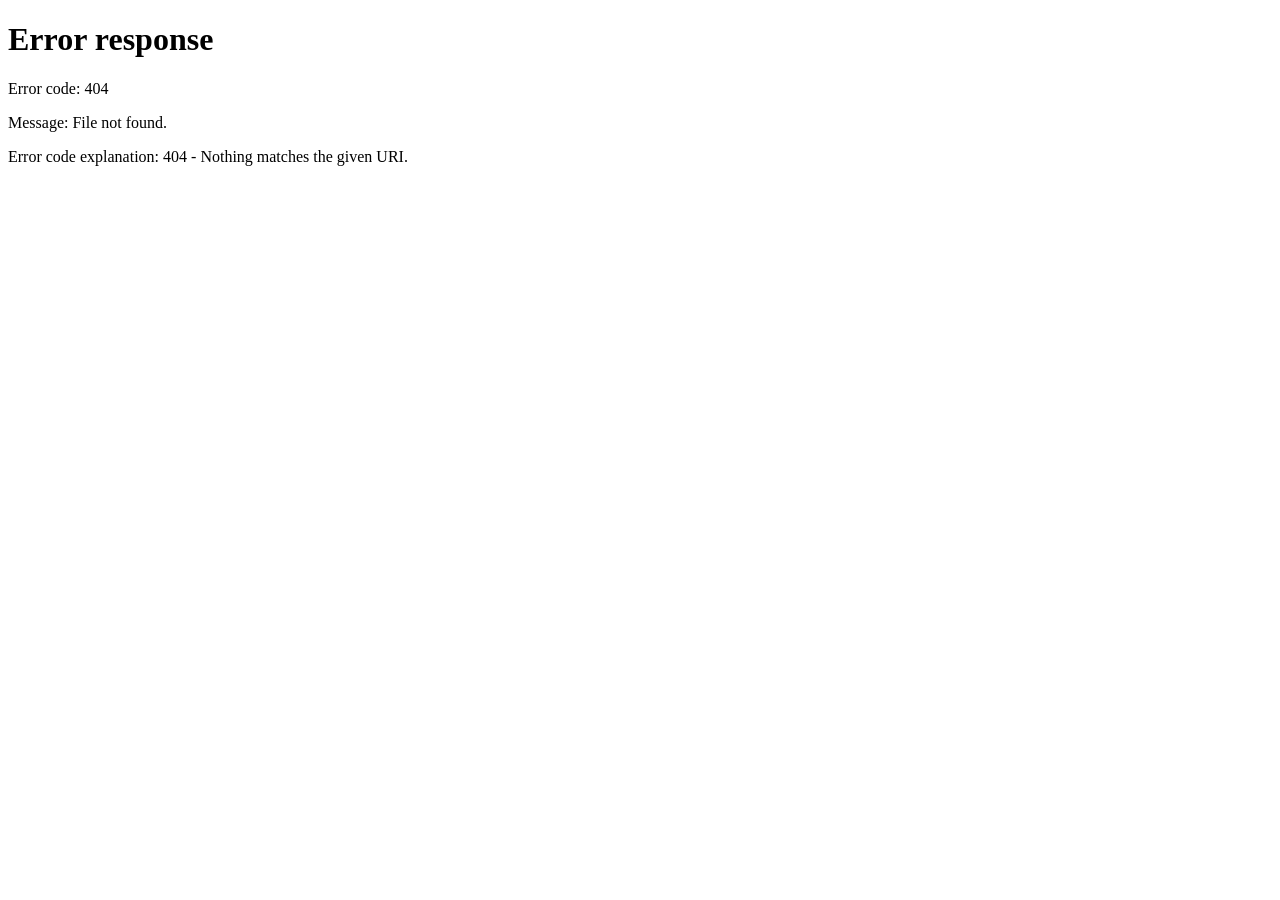
==== index.html @ 429ad59d "Update index.html" ====
<!DOCTYPE html>
<html lang="es">
<head>
  <meta charset="UTF-8">
  <meta name="viewport" content="width=device-width, initial-scale=1.0">
  <title>Eternelle ❤️</title>

  <script>
    window.location.replace("../Valentina/html/Login.html");
  </script>
</head>
<body>
  <p>
    Cargando Eternelle...
    <a href="../Valentina/html/Login.html">Entrar</a>
  </p>
</body>
</html>
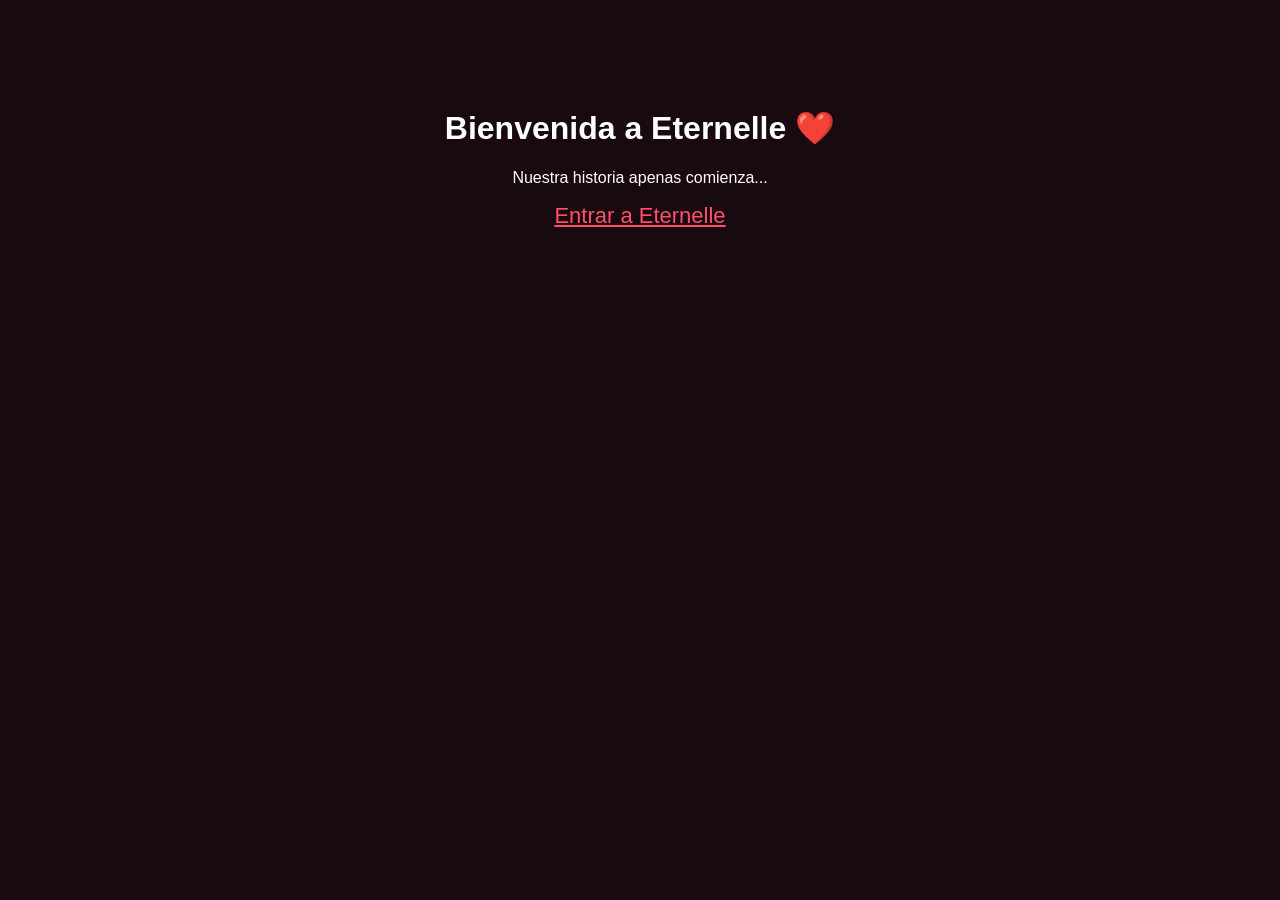
==== commit 6cb1f4da: "Update index.html" ====
--- a/index.html
+++ b/index.html
@@ -1,18 +1,20 @@
+
 <!DOCTYPE html>
 <html lang="es">
 <head>
   <meta charset="UTF-8">
   <meta name="viewport" content="width=device-width, initial-scale=1.0">
   <title>Eternelle ❤️</title>
+</head>
+<body style="background:#190910;color:white;text-align:center;padding:80px;font-family:Arial;">
 
-  <script>
-    window.location.replace("../Valentina/html/Login.html");
-  </script>
-</head>
-<body>
-  <p>
-    Cargando Eternelle...
-    <a href="../Valentina/html/Login.html">Entrar</a>
-  </p>
+  <h1>Bienvenida a Eternelle ❤️</h1>
+  <p>Nuestra historia apenas comienza...</p>
+
+  <a href="./html/Login.html"
+     style="color:#ff506a;font-size:22px;">
+    Entrar a Eternelle
+  </a>
+
 </body>
 </html>
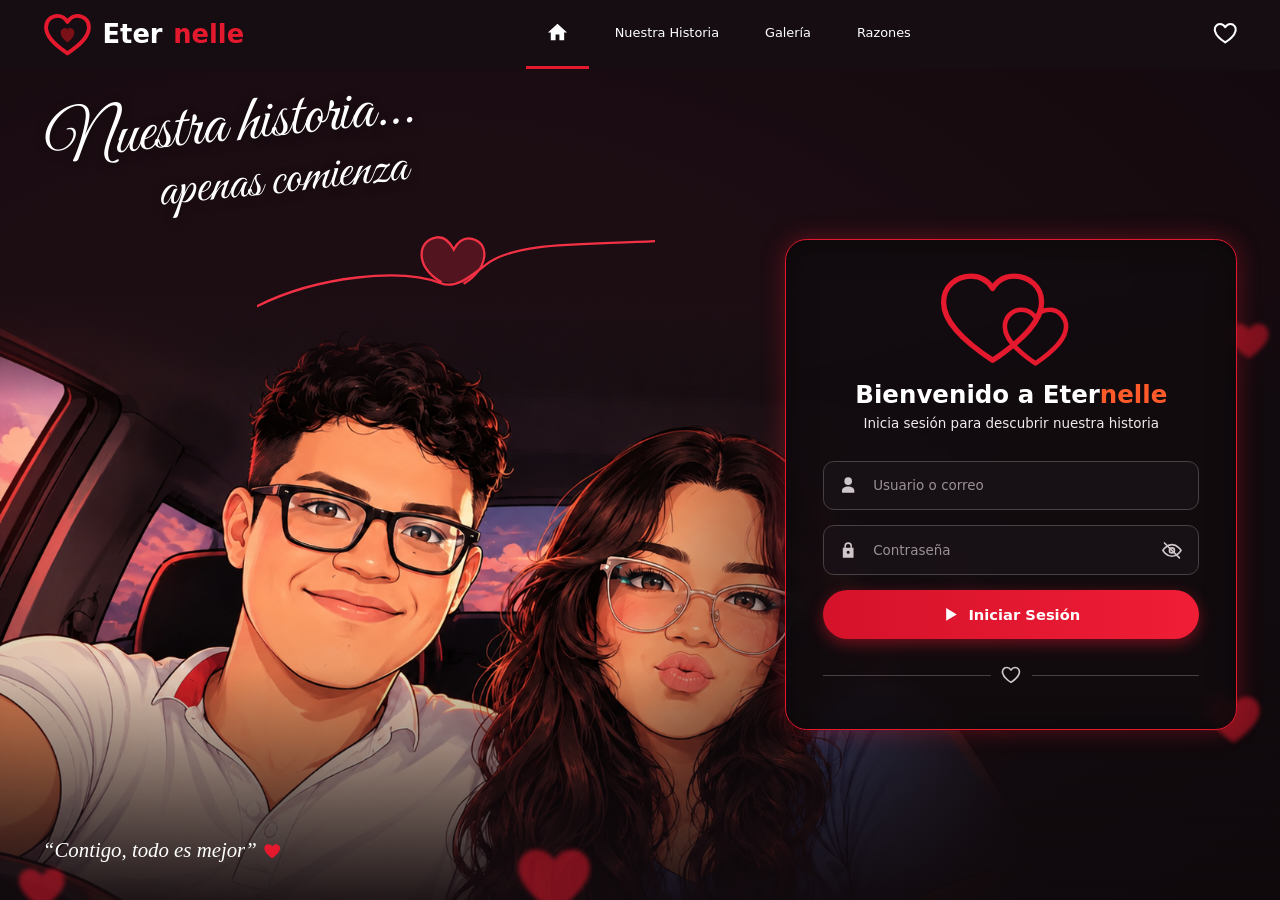
==== commit 501672c7: "Update index.html" ====
--- a/index.html
+++ b/index.html
@@ -2,19 +2,16 @@
 <!DOCTYPE html>
 <html lang="es">
 <head>
-  <meta charset="UTF-8">
-  <meta name="viewport" content="width=device-width, initial-scale=1.0">
-  <title>Eternelle ❤️</title>
+    <meta charset="UTF-8">
+    <meta name="viewport" content="width=device-width, initial-scale=1.0">
+    <title>Eternelle ❤️</title>
+
+    <meta http-equiv="refresh" content="0;url=./html/Login.html">
+
+    <script>
+        window.location.replace("./html/Login.html");
+    </script>
 </head>
-<body style="background:#190910;color:white;text-align:center;padding:80px;font-family:Arial;">
-
-  <h1>Bienvenida a Eternelle ❤️</h1>
-  <p>Nuestra historia apenas comienza...</p>
-
-  <a href="./html/Login.html"
-     style="color:#ff506a;font-size:22px;">
-    Entrar a Eternelle
-  </a>
-
+<body>
 </body>
 </html>
